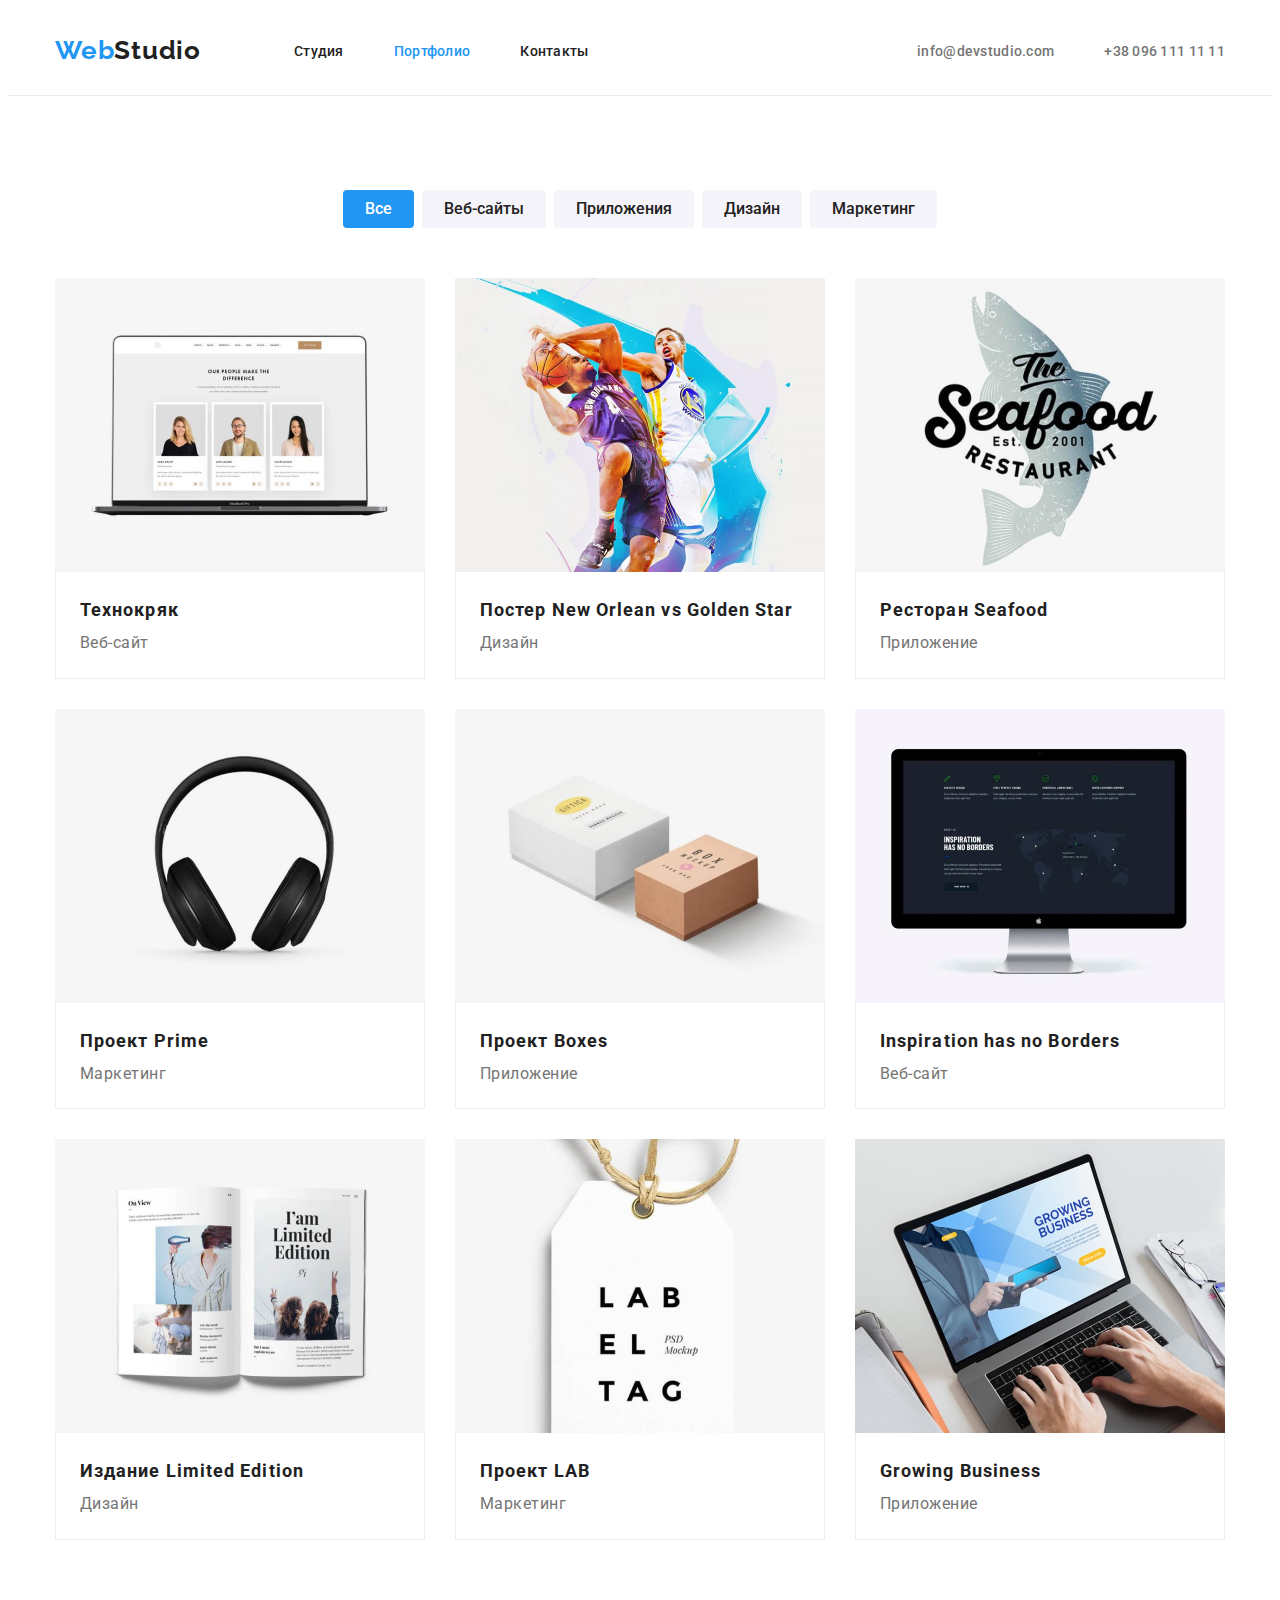
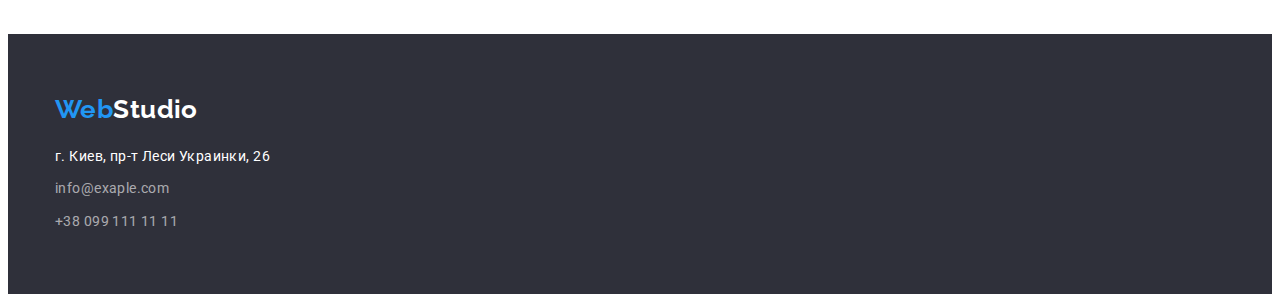
==== portfolio.html @ 91d07497 "Меняет фон героя" ====
<!DOCTYPE html>
<html lang="ru">
  <head>
    <link
      rel="stylesheet"
      href="https://cdnjs.cloudflare.com/ajax/libs/modern-normalize/1.1.0/modern-normalize.min.css"
      integrity="sha512-wpPYUAdjBVSE4KJnH1VR1HeZfpl1ub8YT/NKx4PuQ5NmX2tKuGu6U/JRp5y+Y8XG2tV+wKQpNHVUX03MfMFn9Q=="
      crossorigin="anonymous"
      referrerpolicy="no-referrer"
    />
    <meta charset="UTF-8" />
    <meta http-equiv="X-UA-Compatible" content="IE=edge" />
    <meta name="viewport" content="width=device-width, initial-scale=1.0" />
    <title>Document</title>
    <link rel="preconnect" href="https://fonts.googleapis.com" />
    <link rel="preconnect" href="https://fonts.gstatic.com" crossorigin />
    <link
      href="https://fonts.googleapis.com/css2?family=Raleway:wght@700&family=Roboto:wght@400;500;700;900&display=swap"
      rel="stylesheet"
    />
    <link rel="stylesheet" href="./css/styles.css" />
  </head>
  <body>
    <header class="header">
      <div class="container header-container">
        <nav class="header-nav">
          <a lang="en" href="./index.html" class="header-logo">
            <span class="link-logo">Web</span>Studio</a
          >
          <ul class="link-list menu-list">
            <li class="link-item">
              <a class="link" href="./index.html">Студия</a>
            </li>
            <li class="link-item">
              <a class="link-current" href="">Портфолио</a>
            </li>
            <li class="link-item">
              <a class="link" href="">Контакты</a>
            </li>
          </ul>
        </nav>
        <ul class="link-list">
          <li class="link-item">
            <a class="contact-link" href="mailto:info@devstudio.com"
              >info@devstudio.com</a
            >
          </li>
          <li class="link-item">
            <a class="contact-link" href="tel:+380961111111"
              >+38 096 111 11 11</a
            >
          </li>
        </ul>
      </div>
    </header>
    <main>
      <section class="team-works">
        <div class="container">
          <h1 class="visually-hidden">Наши работы</h1>
          <ul class="filter-list">
            <li class="filter-button">
              <button type="button" class="current-filter active-btn">
                Все
              </button>
            </li>
            <li class="filter-button">
              <button type="button" class="current-filter">Веб-сайты</button>
            </li>
            <li class="filter-button">
              <button type="button" class="current-filter">Приложения</button>
            </li>
            <li class="filter-button">
              <button type="button" class="current-filter">Дизайн</button>
            </li>
            <li class="filter-button">
              <button type="button" class="current-filter">Маркетинг</button>
            </li>
          </ul>
                <ul class="project-name-list">
            <li class="project-item">
              <img src="./images2/image.jpg" alt="Экран ноутбука" width="370" />
              <div class="text-project">
                <h2 class="project-name">Технокряк</h2>
                <p>Веб-сайт</p>
                          </li>

            <li class="project-item">
              <img
                src="./images2/image8.jpg"
                alt="Баскетболисты с мячом"
                width="370"
              />
              <div class="text-project">
                <h2 class="project-name">Постер New Orlean vs Golden Star</h2>
                <p>Дизайн</p>
              </div>
            </li>

            <li class="project-item">
              <img
                src="./images2/image9.jpg"
                alt="Лого ресторана Seafood"
                width="370"
              />
              <div class="text-project">
                <h2 class="project-name">Ресторан Seafood</h2>
                <p>Приложение</p>
              </div>
            </li>

            <li class="project-item">
              <img src="./images2/image10.jpg" alt="Наушники" width="370" />
              <div class="text-project">
                <h2 class="project-name">Проект Prime</h2>
                <p>Маркетинг</p>
              </div>
            </li>

            <li class="project-item">
              <img src="./images2/image11.jpg" alt="Две коробки" width="370" />
              <div class="text-project">
                <h2 class="project-name">Проект Boxes</h2>
                <p>Приложение</p>
              </div>
            </li>

            <li class="project-item">
              <img src="./images2/image12.jpg" alt="Монитор" width="370" />
              <div class="text-project">
                <h2 class="project-name">Inspiration has no Borders</h2>
                <p>Веб-сайт</p>
              </div>
            </li>

            <li class="project-item">
              <img
                src="./images2/image13.jpg"
                alt="Разворот журнала"
                width="370"
              />
              <div class="text-project">
                <h2 class="project-name">Издание Limited Edition</h2>
                <p>Дизайн</p>
              </div>
            </li>

            <li class="project-item">
              <img src="./images2/image14.jpg" alt="Бирка" width="370" />
              <div class="text-project">
                <h2 class="project-name">Проект LAB</h2>
                <p>Маркетинг</p>
              </div>
            </li>

            <li class="project-item">
              <img src="./images2/image15.jpg" alt="Ноутбук" width="370" />
              <div class="text-project">
                <h2 class="project-name">Growing Business</h2>
                <p>Приложение</p>
              </div>
            </li>
          </ul>
        </div>
      </section>
    </main>
    <footer class="footer-link">
      <div class="footer-nav container">
        <a lang="en" href="./index.html" class="link-logo-footer">
          Web<span class="footer-logo">Studio</span></a
        >
        <address>
          <ul class="footer-list">
            <li class="address-footer">г. Киев, пр-т Леси Украинки, 26</li>
            <li class="mail-footer">
              <a class="contact-footer" href="mailto:info@exaple.com"
                >info@exaple.com</a
              >
            </li>
            <li>
              <a class="contact-footer" href="tel:+380991111111"
                >+38 099 111 11 11</a
              >
            </li>
          </ul>
        </address>
      </div>
    </footer>
  </body>
</html>
---- css/styles.css ----
:root {
  --logo-accent-color: #2196f3;
  --primary-text-color: #757575;
  --title-text-color: #212121;
  --primary-white-color: #ffffff;
  --contact-footer: rgba(255, 255, 255, 0.6);
  --button-color: #f5f4fa;
  --footer-color: #2f303a;
  --footer-background-color: #2f303a;

  /* Переменные шрифтов */
  --main-font-size: 14px;
}

* {
  box-sizing: border-box;
}

/* сброс стилей */

p,
h1,
h2,
h3,
h4,
h5,
h6 {
  margin: 0;
}

ul {
  margin: 0;
  padding: 0;
  list-style: none;
}

button {
  cursor: pointer;
}

img {
  display: block;
  max-width: 100%;
  height: auto;
}

/* оформление Портфолио */

.container {
  width: 1200px;
  padding-right: 15px;
  padding-left: 15px;
  margin: 0 auto;
}

body {
  background-color: var(--primary-white-color);
  color: var(--primary-text-color);

  font-family: Roboto, sans-serif;
  font-size: var(--main-font-size);
}

/* хедер */

header {
  background-color: var(--primary-white-color);
  border-bottom: 1px solid #ececec;
}

.container {
  align-items: center;
  width: 1200px;
  padding-right: 15px;
  padding-left: 15px;
  margin: 0 auto;
}

.header-container {
  display: flex;
  align-items: center;
}

.header-nav {
  display: flex;
  align-items: center;
}

.header-logo {
  padding-top: 24px;
  padding-bottom: 25px;

  color: var(--title-text-color);
  text-decoration: none;
  font-family: Raleway, sans-serif;
  font-size: 26px;
  font-weight: 700;
  line-height: 1.38;
  letter-spacing: 0.03em;
}
.link-logo {
  color: var(--logo-accent-color);
  text-decoration: none;
  font-family: Raleway, sans-serif;
  font-size: 26px;
  font-weight: 700;
  letter-spacing: 0.03em;
}

.link-list {
  display: flex;
  margin-left: auto;

  list-style: none;
  font-size: var(--main-font-size);
  font-weight: 500;
  line-height: 1.63;
  letter-spacing: 0.02em;
}

.menu-list {
  display: flex;
  margin-left: 93px;
}
.link-item {
  text-decoration: none;
}

.link-item + .link-item {
  margin-left: 50px;
}

.link {
  display: block;
  padding-top: 32px;
  padding-bottom: 32px;
  color: var(--title-text-color);
  text-decoration: none;
}

.link:hover,
.link:focus,
.contact-link:hover,
.contact-link:focus,
.contact-footer:hover,
.contact-footer:focus {
  color: var(--logo-accent-color);
}

.link-current {
  display: block;
  padding-top: 32px;
  padding-bottom: 32px;

  color: var(--logo-accent-color);
  text-decoration: none;
  text-decoration: none;
}

.contact-link {
  display: block;
  padding-top: 32px;
  padding-bottom: 32px;

  color: var(--primary-text-color);
  text-decoration: none;
}

/* Фильтр */

.team-works {
  padding-top: 94px;
  padding-bottom: 94px;
}

.current-filter {
  padding: 6px 22px;
  color: var(--title-text-color);
  background-color: var(--button-color);
  text-align: center;
  font-family: inherit;
  font-weight: 500;
  font-size: 16px;
  line-height: 1.63;
  border: none;
  border-radius: 4px;
}

.active-btn,
.current-filter:hover,
.current-filter:focus {
  color: var(--primary-white-color);
  background-color: var(--logo-accent-color);
}

.filter-button + .filter-button {
  margin-left: 8px;
}

.filter-list {
  display: flex;
  flex-direction: row;
  margin-bottom: 50px;
  justify-content: center;

  list-style: none;
  letter-spacing: 0.03em;
}

.visually-hidden {
  position: absolute;
  width: 1px;
  height: 1px;
  margin: -1px;
  border: 0;
  padding: 0;

  white-space: nowrap;
  clip-path: inset(100%);
  clip: rect(0 0 0 0);
  overflow: hidden;
}

/* Список работ */

.project-name-list {
  display: flex;
  flex-wrap: wrap;
  margin-top: -30px;
  margin-left: -30px;
}

.team-works {
  padding-top: 94px;
  padding-bottom: 94px;
  margin-left: auto;
  margin-right: auto;
}

.project-name-list > .project-item {
  flex-basis: calc(100% / 3 - 30px);
  margin-left: 30px;
  margin-top: 30px;
}

.project-name-list {
  list-style: none;
  font-size: 16px;
  line-height: 1.86;
  letter-spacing: 0.03em;
}

.text-project {
  padding: 20px 24px;
  border-width: 1px;
  border-color: rgba(238, 238, 238, 1);
  border-style: solid;
  border-top: 0;
}

.project-name {
  color: var(--title-text-color);
  font-size: 18px;
  font-weight: 700;
  line-height: 2;
  letter-spacing: 0.06em;
}

/* Футер */

.footer-nav {
  text-align: left;
}

.footer-link {
  padding-top: 60px;
  padding-bottom: 60px;
  background-color: var(--footer-background-color);
  text-decoration: none;
  letter-spacing: 0.03em;
}

.address-footer {
  color: var(--primary-white-color);
  text-decoration: none;
  font-style: normal;
}
.contact-footer {
  color: var(--contact-footer);
  text-decoration: none;
  font-style: normal;
}

.footer-logo {
  color: var(--primary-white-color);
  text-decoration: none;
  font-family: Raleway, sans-serif;
  font-size: 26px;
  font-weight: 700;
  line-height: 1.17;
}
.link-logo-footer {
  margin-bottom: 20px;
  display: block;

  color: var(--logo-accent-color);
  text-decoration: none;
  font-family: Raleway, sans-serif;
  font-size: 26px;
  font-weight: 700;
  line-height: 1.17;
}
.footer-list {
  list-style: none;
  line-height: 1.71;
  letter-spacing: 0.03em;
}

.address-footer {
  margin-bottom: 9px;
}

.mail-footer {
  margin-bottom: 9px;
}

/* оформление index.html */

/* Герой */

.hero-title {
  margin-bottom: 30px;

  color: var(--primary-white-color);
  font-weight: 900;
  font-size: 44px;
  line-height: 1.36;
  text-align: center;
  text-transform: uppercase;
  letter-spacing: 0.06em;
}

.hero-background {
  padding-top: 200px;
  padding-bottom: 200px;
  text-align: center;

  background-image: linear-gradient(
      rgba(47, 48, 58, 0.4),
      rgba(47, 48, 58, 0.4)
    ),
    url("../images3/Шапка.png");
  background-color: var(--footer-background-color);
}

/* Кнопка Заказать услугу */
.button-hero {
  padding: 10px 32px;

  color: var(--primary-white-color);
  background-color: var(--logo-accent-color);
  font-family: inherit;
  font-size: 16px;
  line-height: 1.88;
  text-align: center;
  letter-spacing: 0.06em;
  font-weight: 700;
  cursor: pointer;
  border: none;
  border-radius: 4px;
}

/* Преимущества */

.about-team {
  padding-top: 94px;
  padding-bottom: 94px;
}

.section-title {
  color: var(--title-text-color);
  font-weight: 700;
  line-height: 1.17;
  font-size: var(--main-font-size);
  text-transform: uppercase;
}

.adv-flex {
  display: flex;
  flex-direction: row;
}

.desc-list {
  font-size: 14px;
  line-height: 1.71;
  list-style: none;
  letter-spacing: 0.03em;
}

.desc-item {
  width: 270px;
}

.section-title {
  margin-bottom: 10px;
}

.desc-item + .desc-item {
  margin-left: 30px;
}

/* Чем мы занимаемся */

.photo-section {
  margin-bottom: 94px;
}

.photo-flex {
  display: flex;
}

.img-item + .img-item {
  margin-left: 30px;
}

.header-text {
  padding-bottom: 50px;

  color: var(--title-text-color);
  font-weight: 700;
  font-size: 36px;
  line-height: 1.17;
  text-align: center;
  letter-spacing: 0.03em;
}

/* Наша команда */

.team-list {
  display: flex;
}

.team-div {
  padding-top: 30px;
  padding-bottom: 30px;
  text-align: center;
}

.team-info {
  background-color: white;
}

.team-info + .team-info {
  margin-left: 30px;
}

.name-team {
  margin-bottom: 10px;

  color: var(--title-text-color);
  font-weight: 500;
  font-size: 16px;
  line-height: 1.17;
}

.team-background {
  background-color: var(--button-color);
  letter-spacing: 0.03em;
  padding-bottom: 94px;
  padding-top: 94px;
}

.position {
  font-size: 16px;
  line-height: 1.17;
}
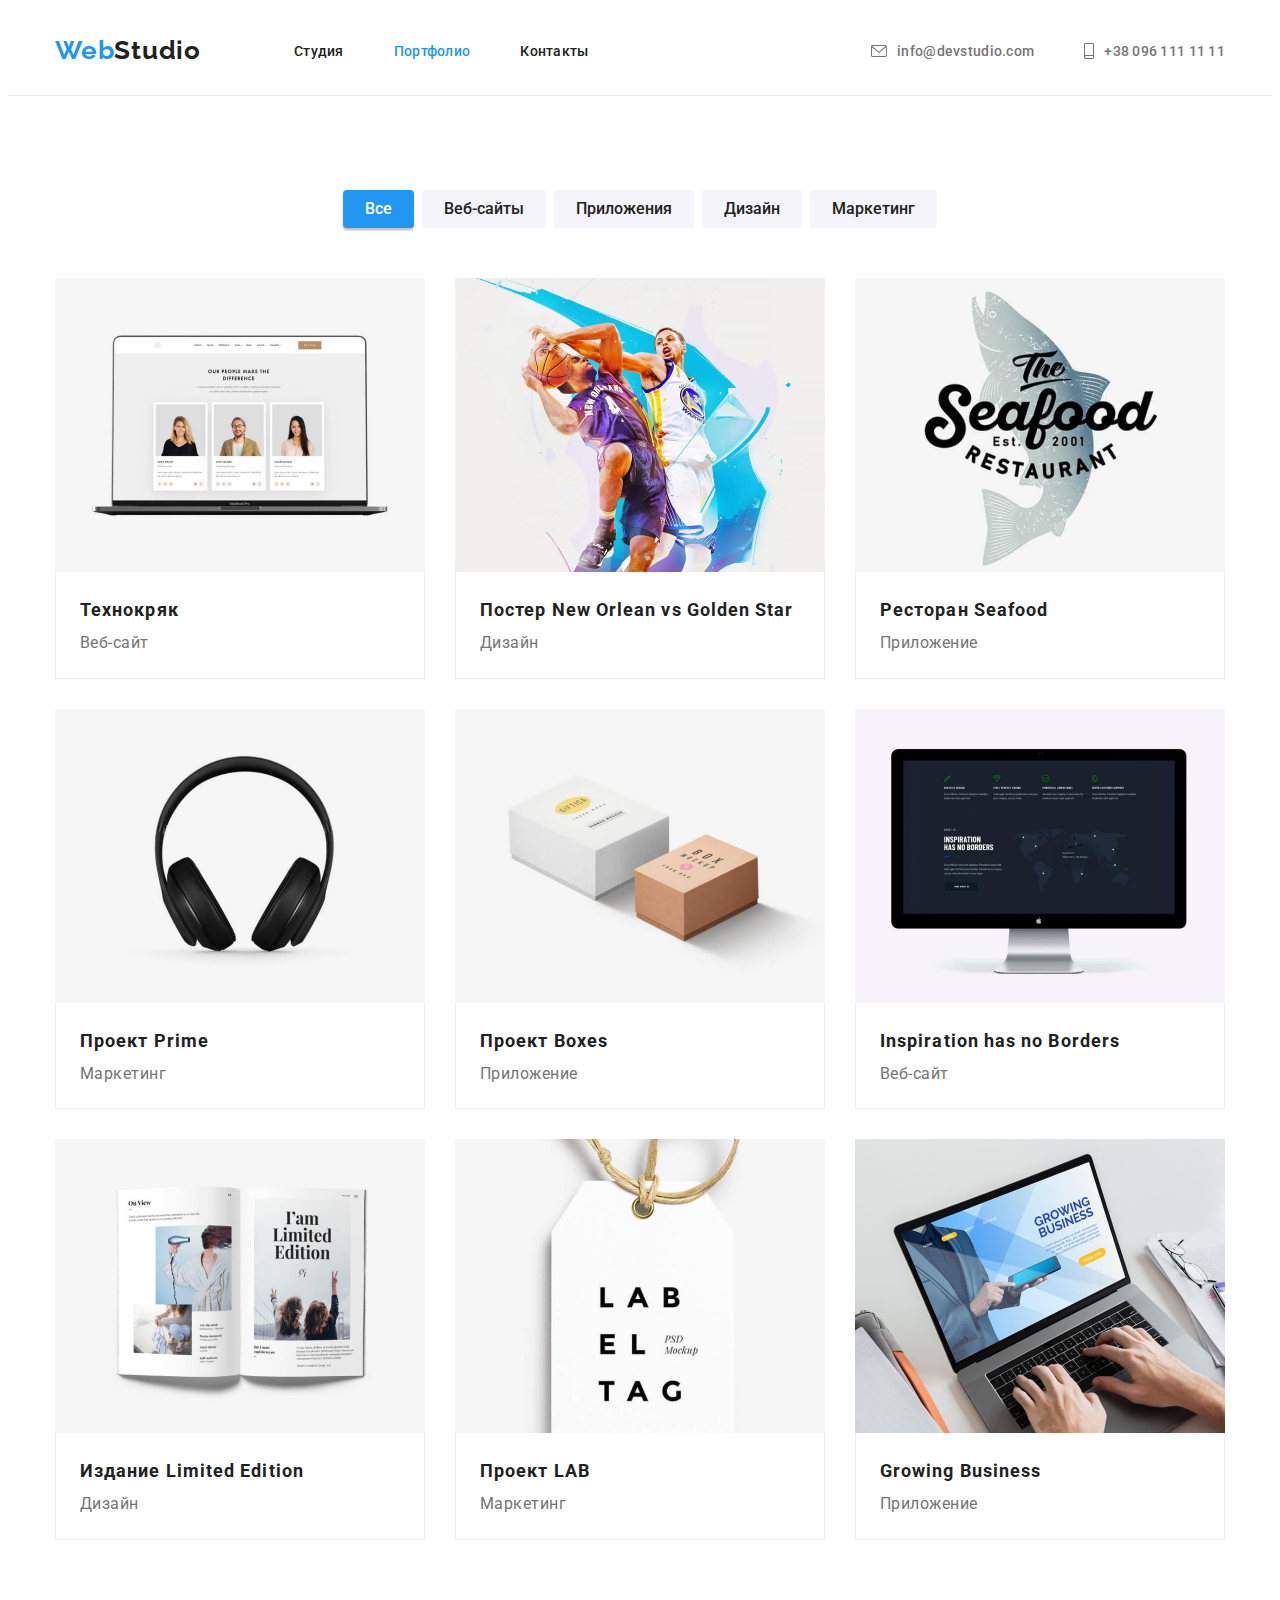
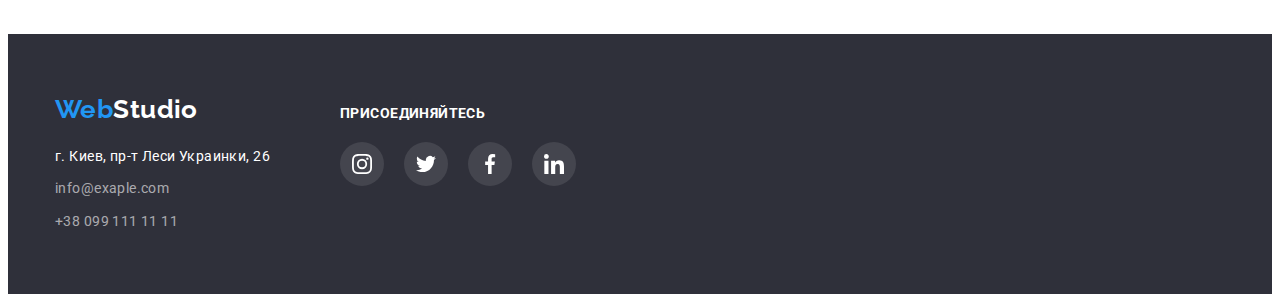
==== commit 65380b41: "Оформляет карточки Портфолио" ====
--- a/portfolio.html
+++ b/portfolio.html
@@ -25,8 +25,8 @@
       <div class="container header-container">
         <nav class="header-nav">
           <a lang="en" href="./index.html" class="header-logo">
-            <span class="link-logo">Web</span>Studio</a
-          >
+            <span class="link-logo">Web</span>Studio
+            </a>
           <ul class="link-list menu-list">
             <li class="link-item">
               <a class="link" href="./index.html">Студия</a>
@@ -41,13 +41,19 @@
         </nav>
         <ul class="link-list">
           <li class="link-item">
-            <a class="contact-link" href="mailto:info@devstudio.com"
-              >info@devstudio.com</a
-            >
+            <a class="contact-link icon" href="mailto:info@devstudio.com">
+              <svg class="contact-icon icon" width="16" height="12">
+                <use href="./images3/symbol-defs.svg#icon-email1"></use>
+              </svg>
+              info@devstudio.com
+            </a>
           </li>
           <li class="link-item">
-            <a class="contact-link" href="tel:+380961111111"
-              >+38 096 111 11 11</a
+            <a class="contact-link icon" href="tel:+380961111111"
+              ><svg class="contact-icon icon" width="10" height="16">
+                <use href="./images3/symbol-defs.svg#icon-smartphone"></use>
+              </svg>
+              +38 096 111 11 11</a
             >
           </li>
         </ul>
@@ -77,13 +83,15 @@
             </li>
           </ul>
                 <ul class="project-name-list">
+                  <a href="#" class="project-link">
             <li class="project-item">
               <img src="./images2/image.jpg" alt="Экран ноутбука" width="370" />
               <div class="text-project">
                 <h2 class="project-name">Технокряк</h2>
-                <p>Веб-сайт</p>
+                <p>Веб-сайт</p> </div>
+                </a>
                           </li>
-
+<a href="#" class="project-link">
             <li class="project-item">
               <img
                 src="./images2/image8.jpg"
@@ -93,9 +101,9 @@
               <div class="text-project">
                 <h2 class="project-name">Постер New Orlean vs Golden Star</h2>
                 <p>Дизайн</p>
-              </div>
-            </li>
-
+              </div> </a>
+            </li>
+<a href="#" class="project-link">
             <li class="project-item">
               <img
                 src="./images2/image9.jpg"
@@ -105,33 +113,33 @@
               <div class="text-project">
                 <h2 class="project-name">Ресторан Seafood</h2>
                 <p>Приложение</p>
-              </div>
-            </li>
-
+              </div></a>
+            </li>
+<a href="#" class="project-link">
             <li class="project-item">
               <img src="./images2/image10.jpg" alt="Наушники" width="370" />
               <div class="text-project">
                 <h2 class="project-name">Проект Prime</h2>
                 <p>Маркетинг</p>
-              </div>
-            </li>
-
+              </div> </a>
+            </li>
+<a href="#" class="project-link">
             <li class="project-item">
               <img src="./images2/image11.jpg" alt="Две коробки" width="370" />
               <div class="text-project">
                 <h2 class="project-name">Проект Boxes</h2>
                 <p>Приложение</p>
-              </div>
-            </li>
-
+              </div> </a>
+            </li>
+<a href="#" class="project-link">
             <li class="project-item">
               <img src="./images2/image12.jpg" alt="Монитор" width="370" />
               <div class="text-project">
                 <h2 class="project-name">Inspiration has no Borders</h2>
                 <p>Веб-сайт</p>
-              </div>
-            </li>
-
+                              </div>                             </a>
+            </li>
+<a href="#" class="project-link">
             <li class="project-item">
               <img
                 src="./images2/image13.jpg"
@@ -141,48 +149,83 @@
               <div class="text-project">
                 <h2 class="project-name">Издание Limited Edition</h2>
                 <p>Дизайн</p>
-              </div>
-            </li>
-
+                              </div> </a>
+            </li>
+<a href="#" class="project-link">
             <li class="project-item">
               <img src="./images2/image14.jpg" alt="Бирка" width="370" />
               <div class="text-project">
                 <h2 class="project-name">Проект LAB</h2>
                 <p>Маркетинг</p>
-              </div>
-            </li>
-
+              </div> </a>
+            </li>
+<a href="#" class="project-link">
             <li class="project-item">
               <img src="./images2/image15.jpg" alt="Ноутбук" width="370" />
               <div class="text-project">
                 <h2 class="project-name">Growing Business</h2>
                 <p>Приложение</p>
-              </div>
+              </div> </a>
             </li>
           </ul>
         </div>
       </section>
     </main>
     <footer class="footer-link">
-      <div class="footer-nav container">
-        <a lang="en" href="./index.html" class="link-logo-footer">
-          Web<span class="footer-logo">Studio</span></a
-        >
-        <address>
-          <ul class="footer-list">
-            <li class="address-footer">г. Киев, пр-т Леси Украинки, 26</li>
-            <li class="mail-footer">
-              <a class="contact-footer" href="mailto:info@exaple.com"
-                >info@exaple.com</a
-              >
-            </li>
-            <li>
-              <a class="contact-footer" href="tel:+380991111111"
-                >+38 099 111 11 11</a
-              >
-            </li>
-          </ul>
-        </address>
+      <div class="footer-nav container adr-soc">
+        <div class="footer-left">
+          <a lang="en" href="./index.html" class="link-logo-footer">
+            Web<span class="footer-logo">Studio</span></a
+          >
+          <address>
+            <ul class="footer-list">
+              <li class="address-footer">г. Киев, пр-т Леси Украинки, 26</li>
+              <li class="mail-footer">
+                <a class="contact-footer" href="mailto:info@exaple.com"
+                  >info@exaple.com</a
+                >
+              </li>
+              <li>
+                <a class="contact-footer" href="tel:+380991111111"
+                  >+38 099 111 11 11</a
+                >
+              </li>
+            </ul>
+          </address>
+        </div>
+        <div class="footer-right">
+          <h3 class="footer-header">Присоединяйтесь</h3>
+          <ul class="social-footer">
+            <li class="social-footer-item">
+              <a href="#" class="social-footer-link">
+                <svg class="social-footer-icon" width="20" height="20">
+                  <use href="./images3/symbol-defs.svg#icon-instagramf"></use>
+                </svg>
+              </a>
+            </li>
+            <li class="social-footer-item">
+              <a href="#" class="social-footer-link">
+                <svg class="social-footer-icon" width="20" height="20">
+                  <use href="./images3/symbol-defs.svg#icon-twitterf"></use>
+                </svg>
+              </a>
+            </li>
+            <li class="social-footer-item">
+              <a href="#" class="social-footer-link">
+                <svg class="social-footer-icon" width="20" height="20">
+                  <use href="./images3/symbol-defs.svg#icon-facebookf"></use>
+                </svg>
+              </a>
+            </li>
+            <li class="social-footer-item">
+              <a href="#" class="social-footer-link">
+                <svg class="social-footer-icon" width="20" height="20">
+                  <use href="./images3/symbol-defs.svg#icon-linkedinf"></use>
+                </svg>
+              </a>
+            </li>
+          </ul>
+        </div>
       </div>
     </footer>
   </body>
--- a/css/styles.css
+++ b/css/styles.css
@@ -140,10 +140,10 @@
 
 .link:hover,
 .link:focus,
-.contact-link:hover,
-.contact-link:focus,
 .contact-footer:hover,
-.contact-footer:focus {
+.contact-footer:focus,
+.icon:hover,
+.icon:focus {
   color: var(--logo-accent-color);
 }
 
@@ -158,12 +158,19 @@
 }
 
 .contact-link {
-  display: block;
+  display: flex;
   padding-top: 32px;
   padding-bottom: 32px;
+  align-items: center;
 
   color: var(--primary-text-color);
   text-decoration: none;
+}
+
+.contact-icon {
+  fill: currentColor;
+  vertical-align: middle;
+  margin-right: 10px;
 }
 
 /* Фильтр */
@@ -191,6 +198,8 @@
 .current-filter:focus {
   color: var(--primary-white-color);
   background-color: var(--logo-accent-color);
+  box-shadow: 0px 2px 2px rgba(0, 0, 0, 0.12), -0px 1px 2px rgba(0, 0, 0, 0.08),
+    0px 3px 1px rgba(0, 0, 0, 0.1);
 }
 
 .filter-button + .filter-button {
@@ -230,6 +239,19 @@
   margin-left: -30px;
 }
 
+.project-link {
+  display: block;
+  text-decoration: none;
+  color: var(--primary-text-color);
+  border-color: rgba(238, 238, 238, 1);
+}
+
+.project-link:hover,
+.project-link:focus {
+  box-shadow: 1px 4px 6px rgba(0, 0, 0, 0.16), -0px 4px 4px rgba(0, 0, 0, 0.06),
+    0px 1px 1px rgba(0, 0, 0, 0.12);
+}
+
 .team-works {
   padding-top: 94px;
   padding-bottom: 94px;
@@ -272,6 +294,30 @@
   text-align: left;
 }
 
+.adr-soc {
+  display: flex;
+  align-items: baseline;
+}
+
+.footer-header {
+  margin-bottom: 20px;
+  padding-top: 0px;
+  justify-content: center;
+  align-items: center;
+  text-transform: uppercase;
+  font-style: normal;
+  font-style: 700px;
+  color: var(--primary-white-color);
+  font-size: 14px;
+  line-height: 1.14;
+  text-align: left;
+  letter-spacing: 3%;
+}
+
+.footer-right {
+  text-align: center;
+}
+
 .footer-link {
   padding-top: 60px;
   padding-bottom: 60px;
@@ -324,6 +370,42 @@
   margin-bottom: 9px;
 }
 
+.social-footer-link {
+  display: flex;
+  padding: 0;
+  width: 44px;
+  height: 44px;
+  background-color: rgba(255, 255, 255, 0.1);
+  border-radius: 50%;
+  margin-right: 10px;
+  justify-content: center;
+  align-items: center;
+}
+
+.footer-right {
+  margin-left: 70px;
+}
+
+.social-footer {
+  display: flex;
+  flex-direction: row;
+}
+
+.social-footer-icon {
+  fill: var(--primary-white-color);
+  justify-content: center;
+  align-items: center;
+}
+
+.social-footer-link:hover,
+.social-footer-link:focus {
+  background-color: var(--logo-accent-color);
+}
+
+.social-footer-item + .social-footer-item {
+  padding-left: 10px;
+}
+
 /* оформление index.html */
 
 /* Герой */
@@ -344,12 +426,19 @@
   padding-top: 200px;
   padding-bottom: 200px;
   text-align: center;
-
+  max-width: 1600px;
+  height: 600px;
+  margin-left: auto;
+  margin-right: auto;
   background-image: linear-gradient(
       rgba(47, 48, 58, 0.4),
       rgba(47, 48, 58, 0.4)
     ),
-    url("../images3/Шапка.png");
+    url("../images3/imghero1.jpg");
+
+  background-repeat: no-repeat;
+  background-position: center;
+  background-size: cover;
   background-color: var(--footer-background-color);
 }
 
@@ -401,6 +490,20 @@
   width: 270px;
 }
 
+.adv-bg {
+  display: flex;
+  height: 120px;
+  background-color: var(--button-color);
+  margin-bottom: 30px;
+  border-radius: 4px;
+  justify-content: center;
+  align-items: center;
+}
+
+.adv-icon {
+  display: block;
+}
+
 .section-title {
   margin-bottom: 10px;
 }
@@ -412,7 +515,7 @@
 /* Чем мы занимаемся */
 
 .photo-section {
-  margin-bottom: 94px;
+  padding-bottom: 94px;
 }
 
 .photo-flex {
@@ -424,7 +527,7 @@
 }
 
 .header-text {
-  padding-bottom: 50px;
+  margin-bottom: 50px;
 
   color: var(--title-text-color);
   font-weight: 700;
@@ -448,6 +551,10 @@
 
 .team-info {
   background-color: white;
+  box-shadow: -0px 2px 1px rgba(0, 0, 0, 0.2), 0px 1px 1px rgba(0, 0, 0, 0.14),
+    0px 1px 3px rgba(0, 0, 0, 0.12);
+  border-bottom-left-radius: 4px;
+  border-bottom-right-radius: 4px;
 }
 
 .team-info + .team-info {
@@ -463,6 +570,12 @@
   line-height: 1.17;
 }
 
+.social-list {
+  display: flex;
+  align-items: center;
+  justify-content: center;
+}
+
 .team-background {
   background-color: var(--button-color);
   letter-spacing: 0.03em;
@@ -473,4 +586,86 @@
 .position {
   font-size: 16px;
   line-height: 1.17;
-}
+  padding-bottom: 16px;
+}
+
+.social-link {
+  display: flex;
+  border-radius: 50%;
+  width: 44px;
+  height: 44px;
+  align-items: center;
+  justify-content: center;
+  color: #afb1b8;
+}
+
+.social-icon {
+  fill: currentColor;
+}
+
+.social-link:hover,
+.social-link:focus {
+  background-color: var(--logo-accent-color);
+  color: var(--primary-white-color);
+  box-shadow: 0 4px 4px rgba(0, 0, 0, 0.25);
+}
+
+.social-item + .social-item {
+  margin-left: 10px;
+}
+
+/* Наши клиенты */
+
+.clients {
+  padding-bottom: 94px;
+  padding-top: 94px;
+}
+
+.clients-list {
+  display: flex;
+}
+
+.clients-header {
+  padding-bottom: 50px;
+  font-style: 700px;
+  font-size: 36px;
+  letter-spacing: 3%;
+  color: var(--title-text-color);
+  text-align: center;
+}
+
+.clients-item + .clients-item {
+  margin-left: 30px;
+}
+
+.clients-item {
+  width: 170px;
+  height: 92px;
+  background-position: center;
+  background-repeat: no-repeat;
+  border: 1px solid #afb1b8;
+  border-radius: 4px;
+}
+
+.clients-item:hover,
+.clients-item:focus {
+  border-color: var(--logo-accent-color);
+}
+
+.clients-link {
+  display: flex;
+  align-items: center;
+  justify-content: center;
+  width: 100%;
+  height: 100%;
+  color: #afb1b8;
+}
+
+.clients-link:hover,
+.clients-link:focus {
+  color: var(--logo-accent-color);
+}
+
+.clients-icon {
+  fill: currentColor;
+}
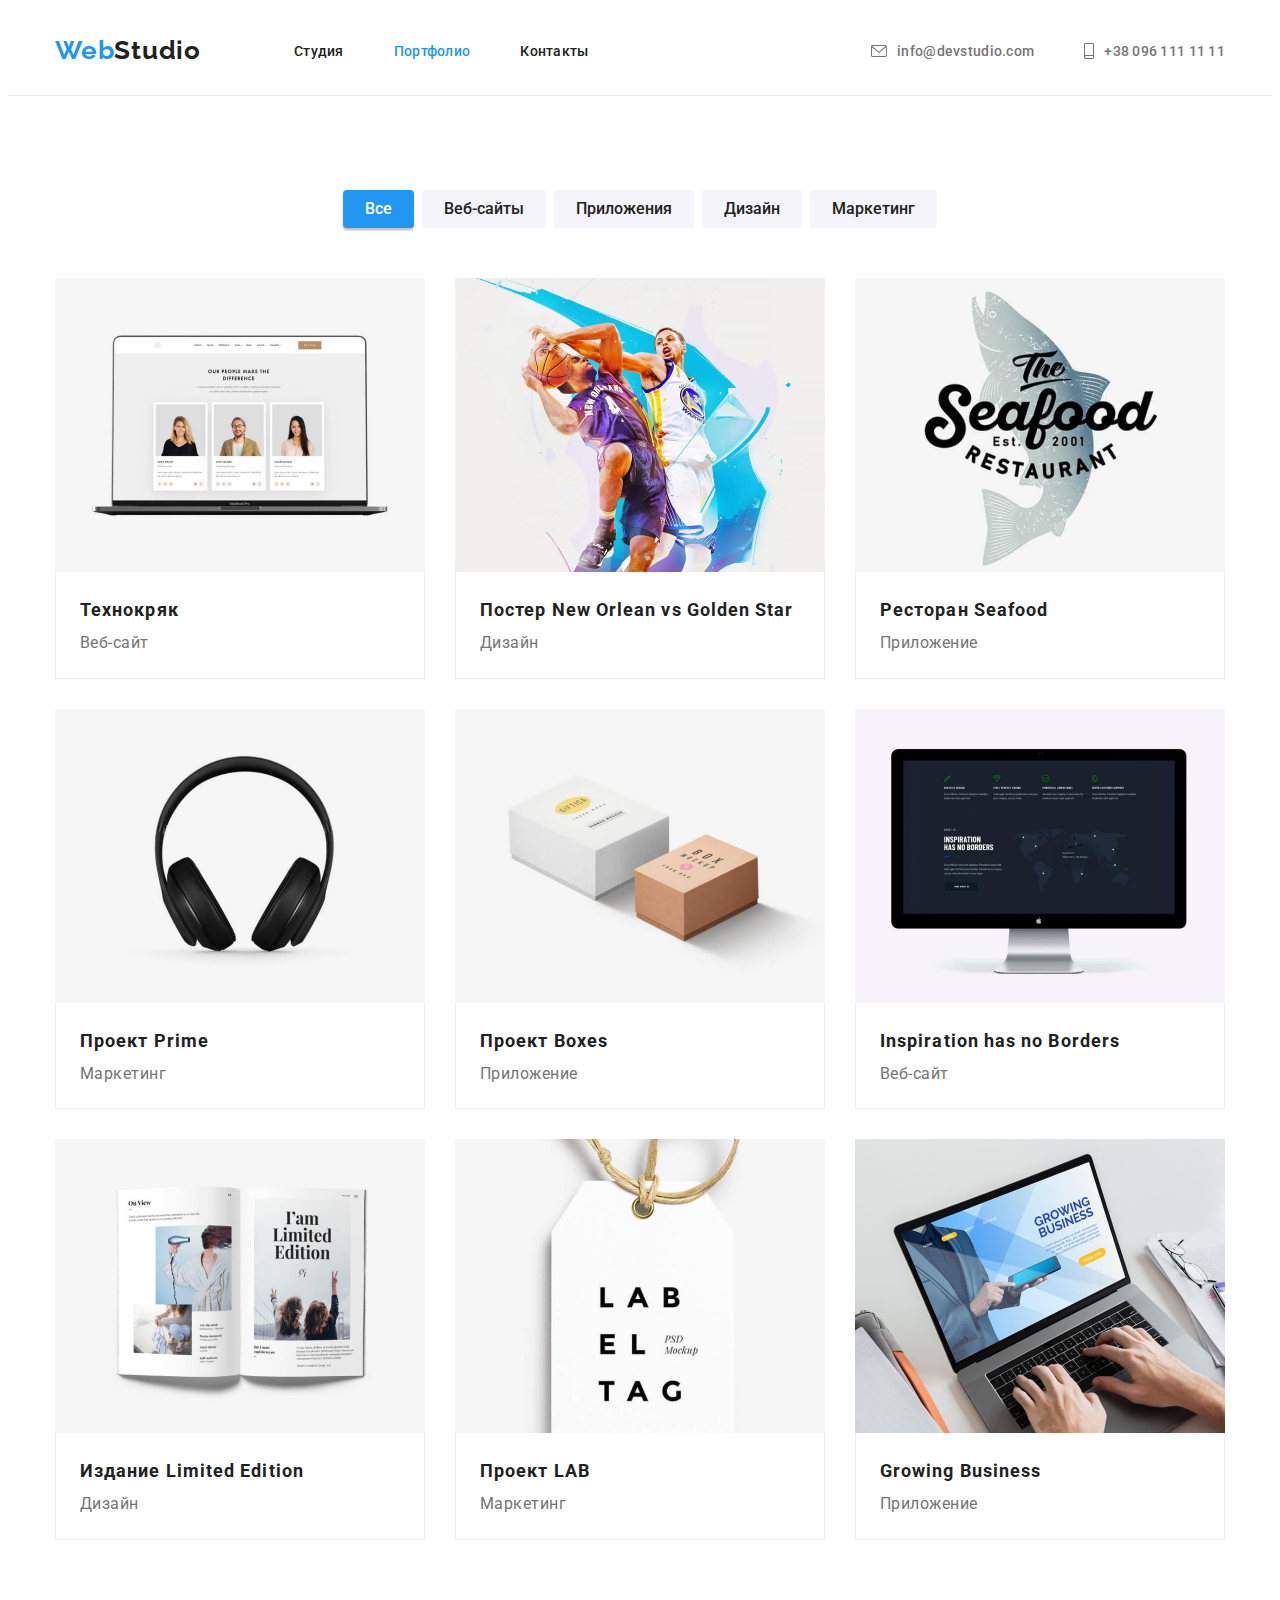
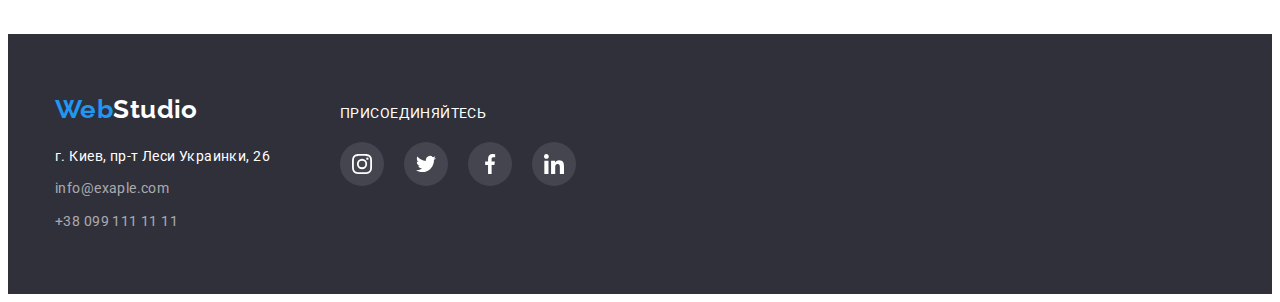
==== commit b72d9537: "Меняет паддинги на маржины" ====
--- a/portfolio.html
+++ b/portfolio.html
@@ -26,7 +26,7 @@
         <nav class="header-nav">
           <a lang="en" href="./index.html" class="header-logo">
             <span class="link-logo">Web</span>Studio
-            </a>
+          </a>
           <ul class="link-list menu-list">
             <li class="link-item">
               <a class="link" href="./index.html">Студия</a>
@@ -82,90 +82,107 @@
               <button type="button" class="current-filter">Маркетинг</button>
             </li>
           </ul>
-                <ul class="project-name-list">
-                  <a href="#" class="project-link">
-            <li class="project-item">
-              <img src="./images2/image.jpg" alt="Экран ноутбука" width="370" />
-              <div class="text-project">
-                <h2 class="project-name">Технокряк</h2>
-                <p>Веб-сайт</p> </div>
-                </a>
-                          </li>
-<a href="#" class="project-link">
-            <li class="project-item">
-              <img
-                src="./images2/image8.jpg"
-                alt="Баскетболисты с мячом"
-                width="370"
-              />
-              <div class="text-project">
-                <h2 class="project-name">Постер New Orlean vs Golden Star</h2>
-                <p>Дизайн</p>
-              </div> </a>
-            </li>
-<a href="#" class="project-link">
-            <li class="project-item">
-              <img
-                src="./images2/image9.jpg"
-                alt="Лого ресторана Seafood"
-                width="370"
-              />
-              <div class="text-project">
-                <h2 class="project-name">Ресторан Seafood</h2>
-                <p>Приложение</p>
-              </div></a>
-            </li>
-<a href="#" class="project-link">
-            <li class="project-item">
-              <img src="./images2/image10.jpg" alt="Наушники" width="370" />
-              <div class="text-project">
-                <h2 class="project-name">Проект Prime</h2>
-                <p>Маркетинг</p>
-              </div> </a>
-            </li>
-<a href="#" class="project-link">
-            <li class="project-item">
-              <img src="./images2/image11.jpg" alt="Две коробки" width="370" />
-              <div class="text-project">
-                <h2 class="project-name">Проект Boxes</h2>
-                <p>Приложение</p>
-              </div> </a>
-            </li>
-<a href="#" class="project-link">
-            <li class="project-item">
-              <img src="./images2/image12.jpg" alt="Монитор" width="370" />
-              <div class="text-project">
-                <h2 class="project-name">Inspiration has no Borders</h2>
-                <p>Веб-сайт</p>
-                              </div>                             </a>
-            </li>
-<a href="#" class="project-link">
-            <li class="project-item">
-              <img
-                src="./images2/image13.jpg"
-                alt="Разворот журнала"
-                width="370"
-              />
-              <div class="text-project">
-                <h2 class="project-name">Издание Limited Edition</h2>
-                <p>Дизайн</p>
-                              </div> </a>
-            </li>
-<a href="#" class="project-link">
-            <li class="project-item">
-              <img src="./images2/image14.jpg" alt="Бирка" width="370" />
-              <div class="text-project">
-                <h2 class="project-name">Проект LAB</h2>
-                <p>Маркетинг</p>
-              </div> </a>
-            </li>
-<a href="#" class="project-link">
-            <li class="project-item">
-              <img src="./images2/image15.jpg" alt="Ноутбук" width="370" />
-              <div class="text-project">
-                <h2 class="project-name">Growing Business</h2>
-                <p>Приложение</p>
-              </div> </a>
+          <ul class="project-name-list">
+            <li class="project-item">
+              <a href="#" class="project-link">
+                <img
+                  src="./images2/image.jpg"
+                  alt="Экран ноутбука"
+                  width="370"
+                />
+                <div class="text-project">
+                  <h2 class="project-name">Технокряк</h2>
+                  <p>Веб-сайт</p>
+                </div>
+              </a>
+            </li>
+            <li class="project-item">
+              <a href="#" class="project-link">
+                <img
+                  src="./images2/image8.jpg"
+                  alt="Баскетболисты с мячом"
+                  width="370"
+                />
+                <div class="text-project">
+                  <h2 class="project-name">Постер New Orlean vs Golden Star</h2>
+                  <p>Дизайн</p>
+                </div>
+              </a>
+            </li>
+            <li class="project-item">
+              <a href="#" class="project-link">
+                <img
+                  src="./images2/image9.jpg"
+                  alt="Лого ресторана Seafood"
+                  width="370"
+                />
+                <div class="text-project">
+                  <h2 class="project-name">Ресторан Seafood</h2>
+                  <p>Приложение</p>
+                </div>
+              </a>
+            </li>
+            <li class="project-item">
+              <a href="#" class="project-link">
+                <img src="./images2/image10.jpg" alt="Наушники" width="370" />
+                <div class="text-project">
+                  <h2 class="project-name">Проект Prime</h2>
+                  <p>Маркетинг</p>
+                </div>
+              </a>
+            </li>
+            <li class="project-item">
+              <a href="#" class="project-link">
+                <img
+                  src="./images2/image11.jpg"
+                  alt="Две коробки"
+                  width="370"
+                />
+                <div class="text-project">
+                  <h2 class="project-name">Проект Boxes</h2>
+                  <p>Приложение</p>
+                </div>
+              </a>
+            </li>
+            <li class="project-item">
+              <a href="#" class="project-link">
+                <img src="./images2/image12.jpg" alt="Монитор" width="370" />
+                <div class="text-project">
+                  <h2 class="project-name">Inspiration has no Borders</h2>
+                  <p>Веб-сайт</p>
+                </div>
+              </a>
+            </li>
+            <li class="project-item">
+              <a href="#" class="project-link">
+                <img
+                  src="./images2/image13.jpg"
+                  alt="Разворот журнала"
+                  width="370"
+                />
+                <div class="text-project">
+                  <h2 class="project-name">Издание Limited Edition</h2>
+                  <p>Дизайн</p>
+                </div>
+              </a>
+            </li>
+            <li class="project-item">
+              <a href="#" class="project-link">
+                <img src="./images2/image14.jpg" alt="Бирка" width="370" />
+                <div class="text-project">
+                  <h2 class="project-name">Проект LAB</h2>
+                  <p>Маркетинг</p>
+                </div>
+              </a>
+            </li>
+            <li class="project-item">
+              <a href="#" class="project-link">
+                <img src="./images2/image15.jpg" alt="Ноутбук" width="370" />
+                <div class="text-project">
+                  <h2 class="project-name">Growing Business</h2>
+                  <p>Приложение</p>
+                </div>
+              </a>
             </li>
           </ul>
         </div>
@@ -194,7 +211,7 @@
           </address>
         </div>
         <div class="footer-right">
-          <h3 class="footer-header">Присоединяйтесь</h3>
+          <p class="footer-header">Присоединяйтесь</p>
           <ul class="social-footer">
             <li class="social-footer-item">
               <a href="#" class="social-footer-link">
--- a/css/styles.css
+++ b/css/styles.css
@@ -403,7 +403,7 @@
 }
 
 .social-footer-item + .social-footer-item {
-  padding-left: 10px;
+  margin-left: 10px;
 }
 
 /* оформление index.html */
@@ -586,7 +586,7 @@
 .position {
   font-size: 16px;
   line-height: 1.17;
-  padding-bottom: 16px;
+  margin-bottom: 16px;
 }
 
 .social-link {
@@ -626,7 +626,7 @@
 }
 
 .clients-header {
-  padding-bottom: 50px;
+  margin-bottom: 50px;
   font-style: 700px;
   font-size: 36px;
   letter-spacing: 3%;
